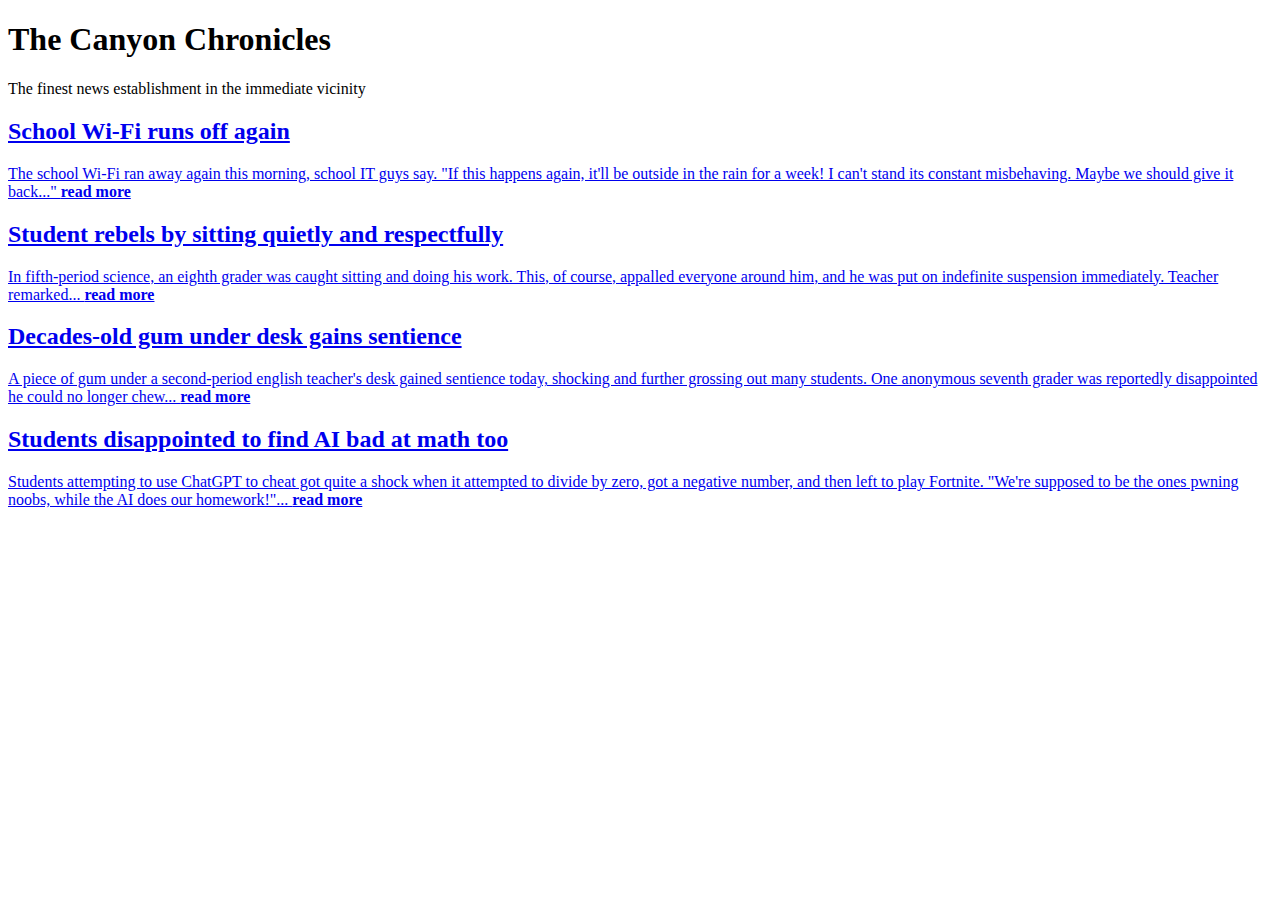
==== index.html @ 5c704537 "Update index.html with real articles" ====
<!DOCTYPE html>
<html lang="en">
<head>
    <meta charset="UTF-8">
    <meta name="viewport" content="width=device-width, initial-scale=1.0">
    <title>The Canyon Chronicles</title>
    <link rel="stylesheet" href="styles.css">
</head>
<body>
    <header>
        <h1>The Canyon Chronicles</h1>
        <p>The finest news establishment in the immediate vicinity</p>
    </header>
    <main class="tile-container">
        <a href="wifi-run-off.html" class="tile">
            <h2>School Wi-Fi runs off again</h2>
            <p>The school Wi-Fi ran away again this morning, school IT guys say. "If this happens again, it'll be outside in the rain for a week! I can't stand its constant misbehaving. Maybe we should give it back..." <b>read more</b></p>
        </a>
        <a href="quiet-rebellion.html" class="tile">
            <h2>Student rebels by sitting quietly and respectfully</h2>
            <p>In fifth-period science, an eighth grader was caught sitting and doing his work. This, of course, appalled everyone around him, and he was put on indefinite suspension immediately. Teacher remarked... <b>read more</b></p>
        </a>
        <a href="sentient-gum.html" class="tile">
            <h2>Decades-old gum under desk gains sentience</h2>
            <p>A piece of gum under a second-period english teacher's desk gained sentience today, shocking and further grossing out many students. One anonymous seventh grader was reportedly disappointed he could no longer chew... <b>read more</b></p>
        </a>
        <a href="bad-ai.html" class="tile">
            <h2>Students disappointed to find AI bad at math too</h2>
            <p>Students attempting to use ChatGPT to cheat got quite a shock when it attempted to divide by zero, got a negative number, and then left to play Fortnite. "We're supposed to be the ones pwning noobs, while the AI does our homework!"... <b>read more</b></p>
        </a>
    </main>
</body>
</html>
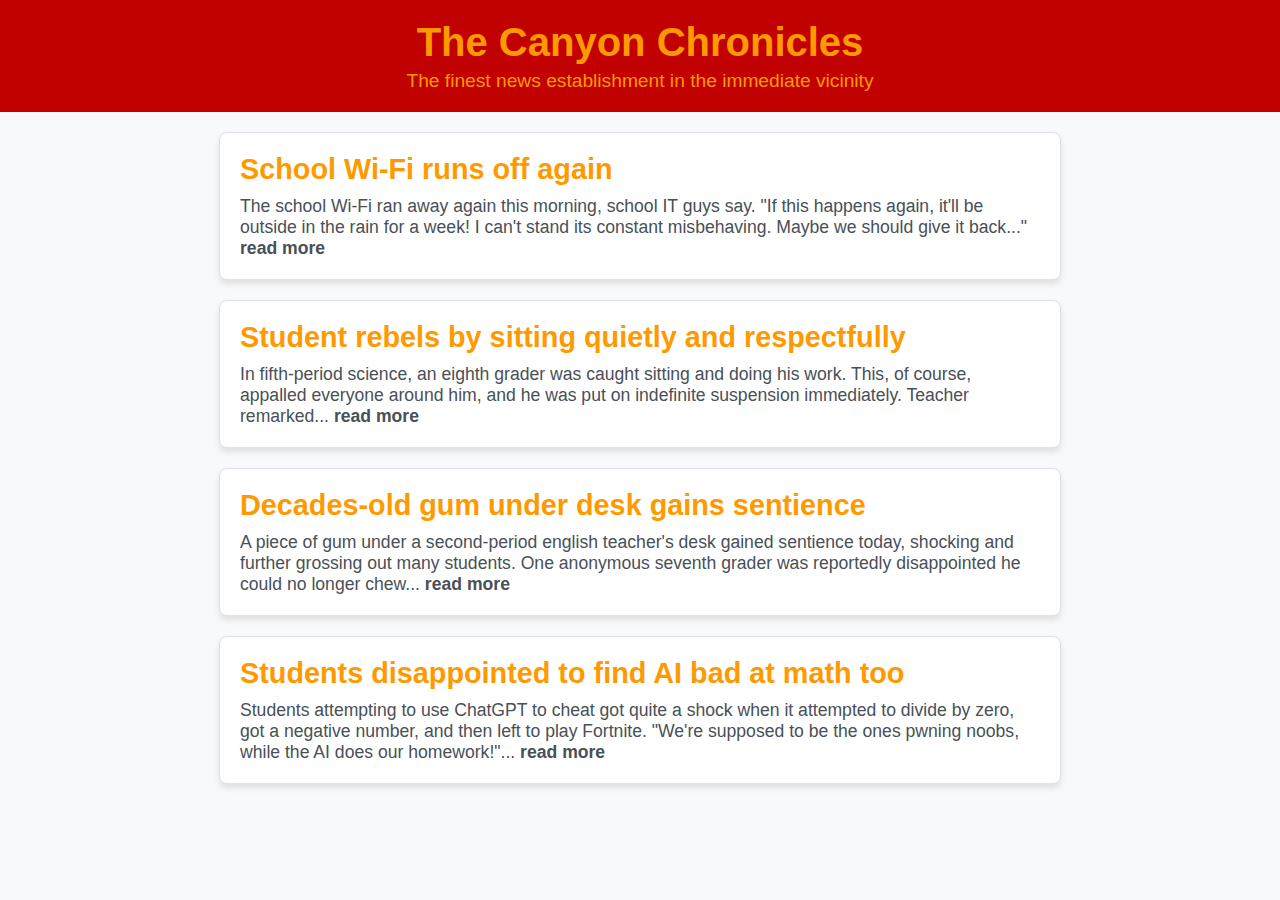
==== commit 4af5081f: "Update index.html with a favicon" ====
--- a/index.html
+++ b/index.html
@@ -3,6 +3,7 @@
 <head>
     <meta charset="UTF-8">
     <meta name="viewport" content="width=device-width, initial-scale=1.0">
+    <link rel="icon" href="CanyonChroniclesMKI.png">
     <title>The Canyon Chronicles</title>
     <link rel="stylesheet" href="styles.css">
 </head>
--- a/styles.css
+++ b/styles.css
@@ -0,0 +1,67 @@
+/* styles.css */
+body {
+    font-family: Arial, sans-serif;
+    margin: 0;
+    padding: 0;
+    background-color: #f8f9fa;
+    color: #212529;
+}
+
+header {
+    text-align: center;
+    background-color: #C10000;
+    color: #FF9900;
+    padding: 20px 10px;
+}
+
+header h1 {
+    margin: 0;
+    font-size: 2.5rem;
+}
+
+header p {
+    margin: 5px 0 0;
+    font-size: 1.2rem;
+}
+
+.tile-container {
+    display: flex;
+    flex-direction: column;
+    align-items: center;
+    gap: 20px;
+    padding: 20px;
+}
+
+.tile {
+    width: 90%; /* Set width to 90% of the screen */
+    max-width: 800px; /* Optional: Limit max width for larger screens */
+    text-decoration: none;
+    background-color: #ffffff;
+    border: 1px solid #dee2e6;
+    border-radius: 8px;
+    box-shadow: 0 4px 6px rgba(0, 0, 0, 0.1);
+    padding: 20px;
+    transition: transform 0.2s, box-shadow 0.2s;
+    color: inherit;
+}
+
+.tile:hover {
+    transform: translateY(-5px);
+    box-shadow: 0 6px 10px rgba(0, 0, 0, 0.15);
+}
+
+.tile h2 {
+    margin: 0 0 10px;
+    font-size: 1.8rem; /* Slightly larger for emphasis */
+    color: #FF9900;
+}
+
+.tile p {
+    margin: 0;
+    font-size: 1.1rem; /* Slightly larger for readability */
+    color: #495057;
+}
+
+.center-text {
+    text-align: center;
+}
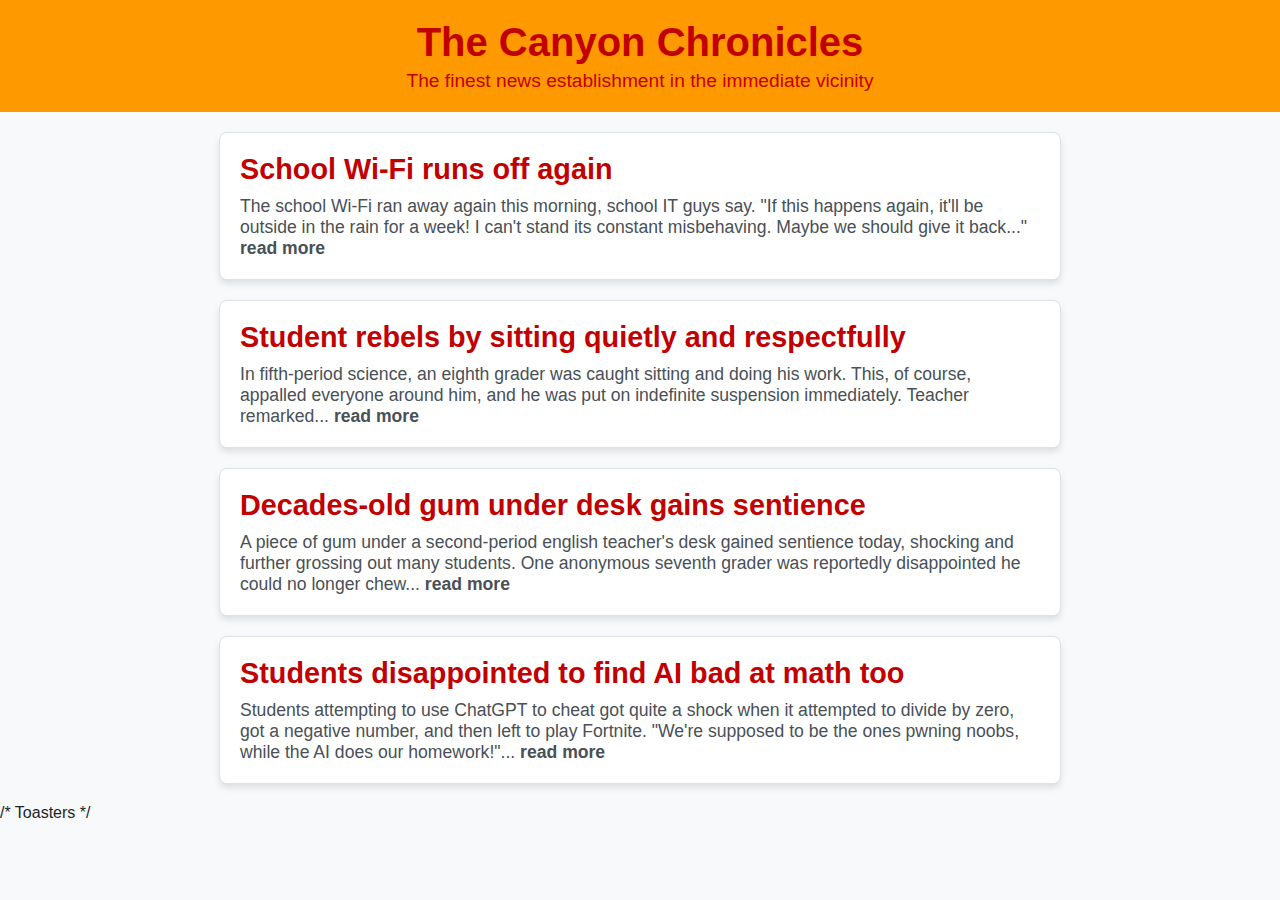
==== commit d35bd9cb: "Update index.html" ====
--- a/index.html
+++ b/index.html
@@ -32,3 +32,4 @@
     </main>
 </body>
 </html>
+/* Toasters */
--- a/styles.css
+++ b/styles.css
@@ -9,8 +9,8 @@
 
 header {
     text-align: center;
-    background-color: #C10000;
-    color: #FF9900;
+    background-color: #FF9900;
+    color: #C10000;
     padding: 20px 10px;
 }
 
@@ -53,7 +53,7 @@
 .tile h2 {
     margin: 0 0 10px;
     font-size: 1.8rem; /* Slightly larger for emphasis */
-    color: #FF9900;
+    color: #C10000;
 }
 
 .tile p {
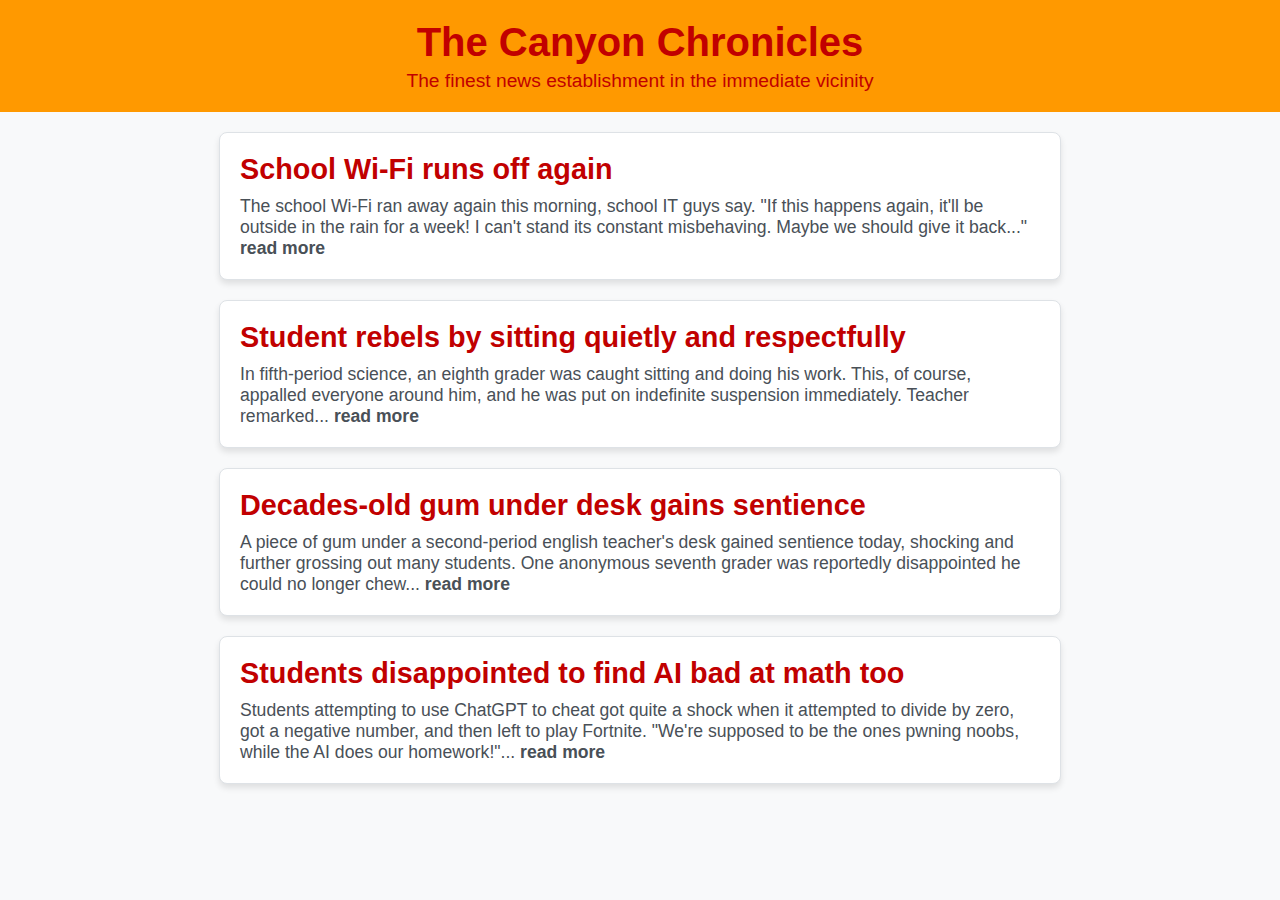
==== commit 3b0106bb: "Update index.html" ====
--- a/index.html
+++ b/index.html
@@ -32,4 +32,4 @@
     </main>
 </body>
 </html>
-/* Toasters */
+
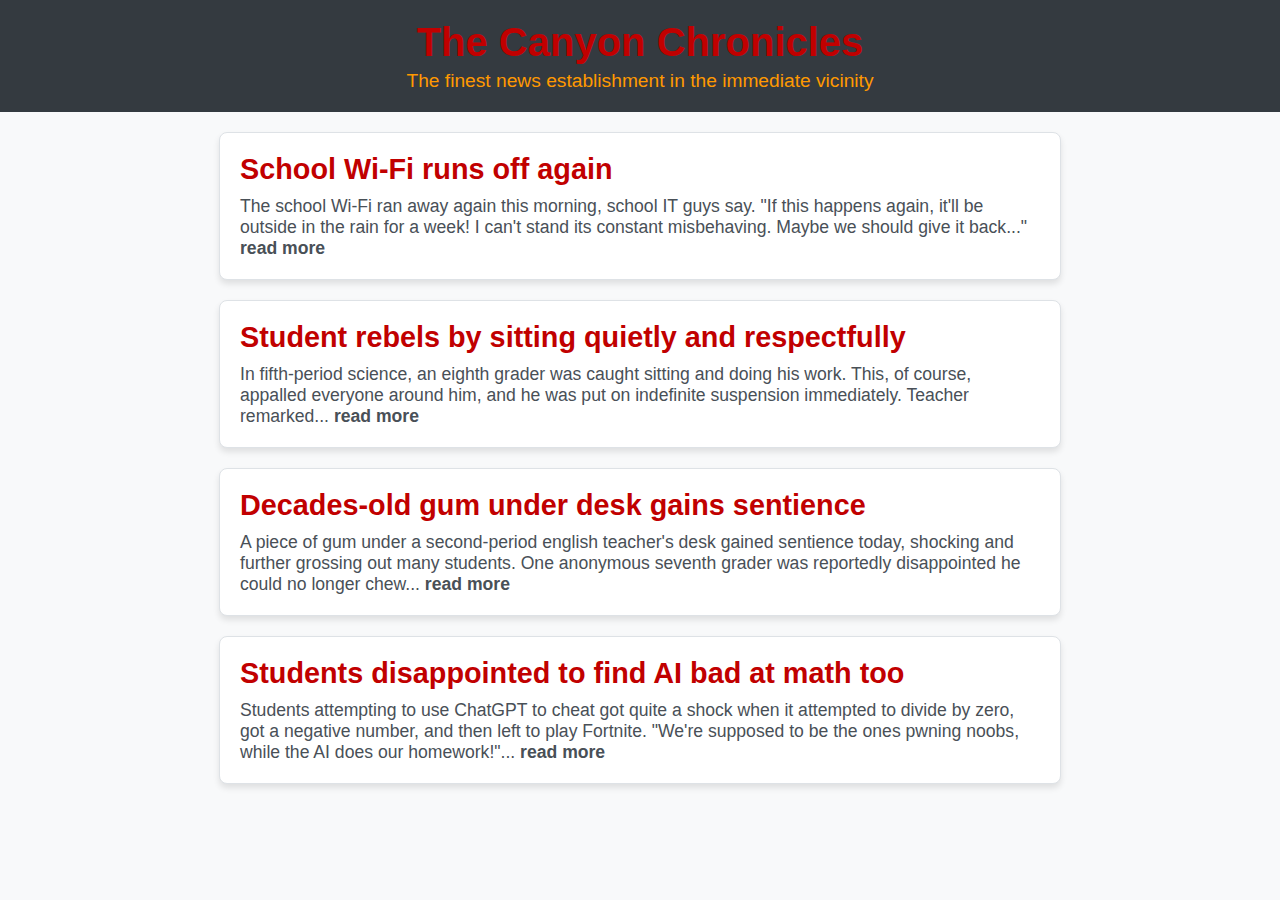
==== commit 7e48ba1c: "Update index.html" ====
--- a/index.html
+++ b/index.html
@@ -13,19 +13,19 @@
         <p>The finest news establishment in the immediate vicinity</p>
     </header>
     <main class="tile-container">
-        <a href="wifi-run-off.html" class="tile">
+        <a href="wifi-run-off" class="tile">
             <h2>School Wi-Fi runs off again</h2>
             <p>The school Wi-Fi ran away again this morning, school IT guys say. "If this happens again, it'll be outside in the rain for a week! I can't stand its constant misbehaving. Maybe we should give it back..." <b>read more</b></p>
         </a>
-        <a href="quiet-rebellion.html" class="tile">
+        <a href="quiet-rebellion" class="tile">
             <h2>Student rebels by sitting quietly and respectfully</h2>
             <p>In fifth-period science, an eighth grader was caught sitting and doing his work. This, of course, appalled everyone around him, and he was put on indefinite suspension immediately. Teacher remarked... <b>read more</b></p>
         </a>
-        <a href="sentient-gum.html" class="tile">
+        <a href="sentient-gum" class="tile">
             <h2>Decades-old gum under desk gains sentience</h2>
             <p>A piece of gum under a second-period english teacher's desk gained sentience today, shocking and further grossing out many students. One anonymous seventh grader was reportedly disappointed he could no longer chew... <b>read more</b></p>
         </a>
-        <a href="bad-ai.html" class="tile">
+        <a href="bad-ai" class="tile">
             <h2>Students disappointed to find AI bad at math too</h2>
             <p>Students attempting to use ChatGPT to cheat got quite a shock when it attempted to divide by zero, got a negative number, and then left to play Fortnite. "We're supposed to be the ones pwning noobs, while the AI does our homework!"... <b>read more</b></p>
         </a>
--- a/styles.css
+++ b/styles.css
@@ -9,7 +9,7 @@
 
 header {
     text-align: center;
-    background-color: #FF9900;
+    background-color: #343a40;
     color: #C10000;
     padding: 20px 10px;
 }
@@ -22,6 +22,7 @@
 header p {
     margin: 5px 0 0;
     font-size: 1.2rem;
+    color: #FF9900;
 }
 
 .tile-container {
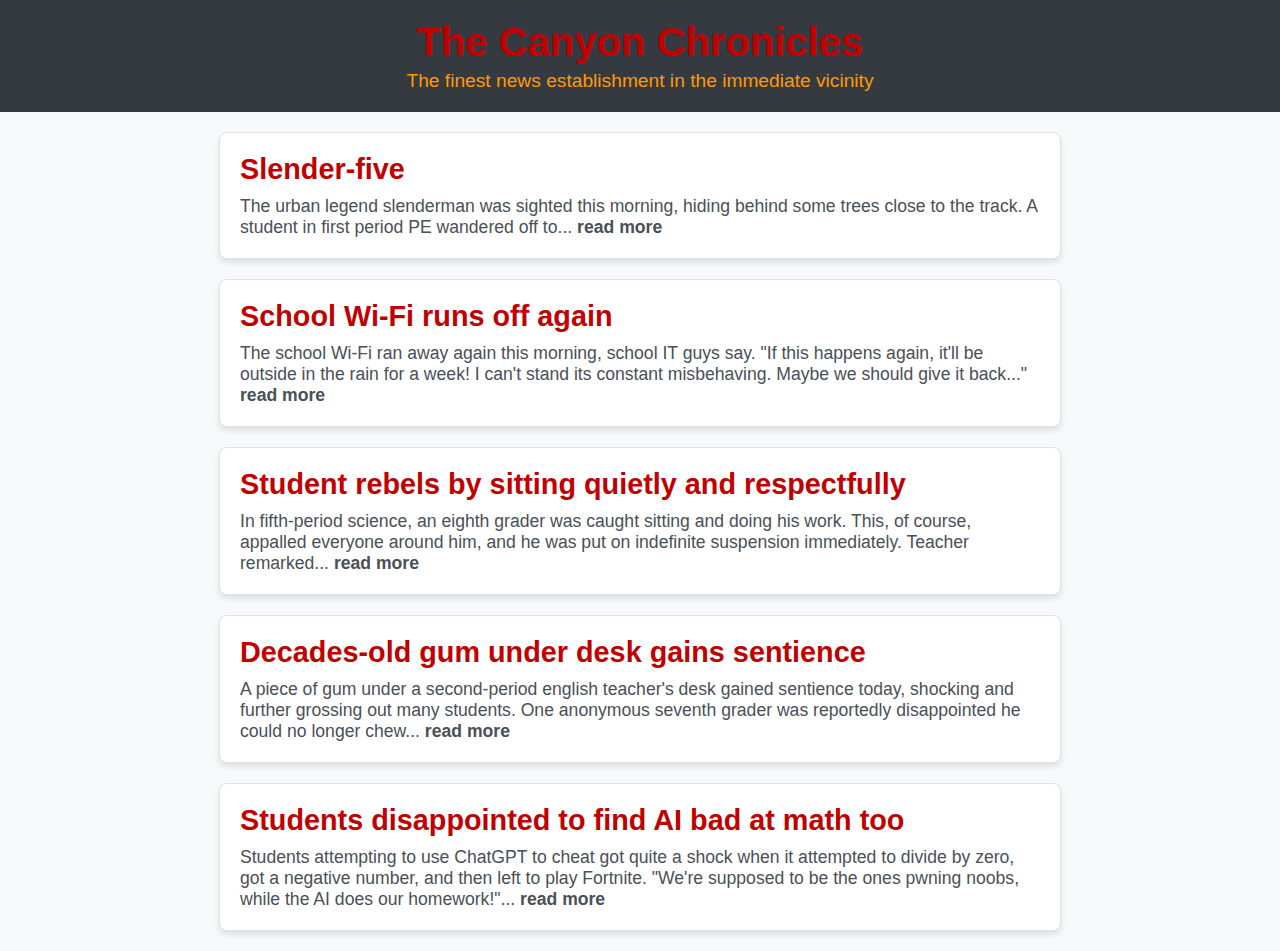
==== commit 9073a747: "Update index.html" ====
--- a/index.html
+++ b/index.html
@@ -13,6 +13,10 @@
         <p>The finest news establishment in the immediate vicinity</p>
     </header>
     <main class="tile-container">
+        <a href="slender-five" class="tile">
+            <h2>Slender-five</h2>
+            <p>The urban legend slenderman was sighted this morning, hiding behind some trees close to the track. A student in first period PE wandered off to... <b>read more</b></p>
+        </a>
         <a href="wifi-run-off" class="tile">
             <h2>School Wi-Fi runs off again</h2>
             <p>The school Wi-Fi ran away again this morning, school IT guys say. "If this happens again, it'll be outside in the rain for a week! I can't stand its constant misbehaving. Maybe we should give it back..." <b>read more</b></p>
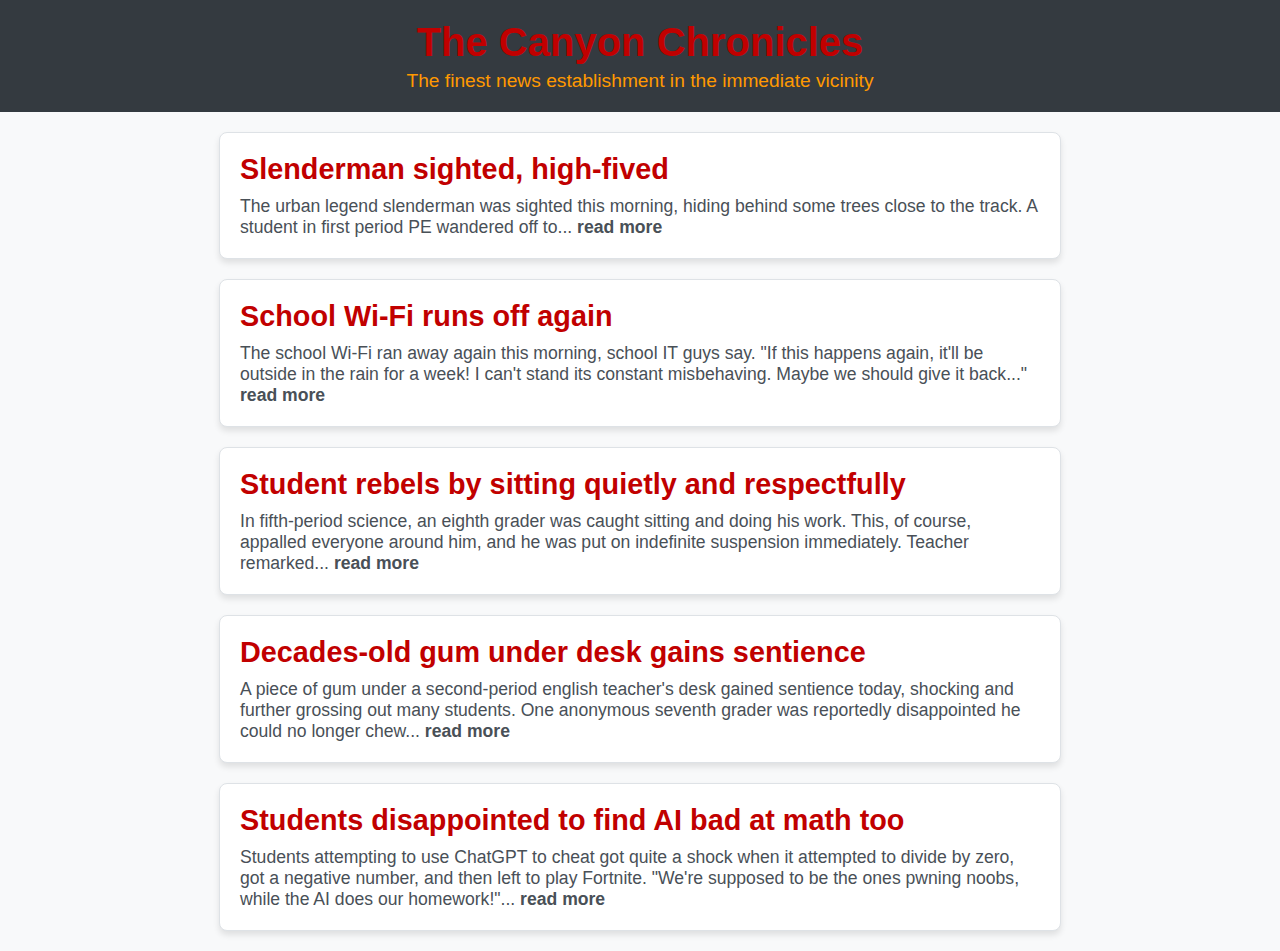
==== commit 787c41d0: "Update index.html" ====
--- a/index.html
+++ b/index.html
@@ -14,7 +14,7 @@
     </header>
     <main class="tile-container">
         <a href="slender-five" class="tile">
-            <h2>Slender-five</h2>
+            <h2>Slenderman sighted, high-fived</h2>
             <p>The urban legend slenderman was sighted this morning, hiding behind some trees close to the track. A student in first period PE wandered off to... <b>read more</b></p>
         </a>
         <a href="wifi-run-off" class="tile">
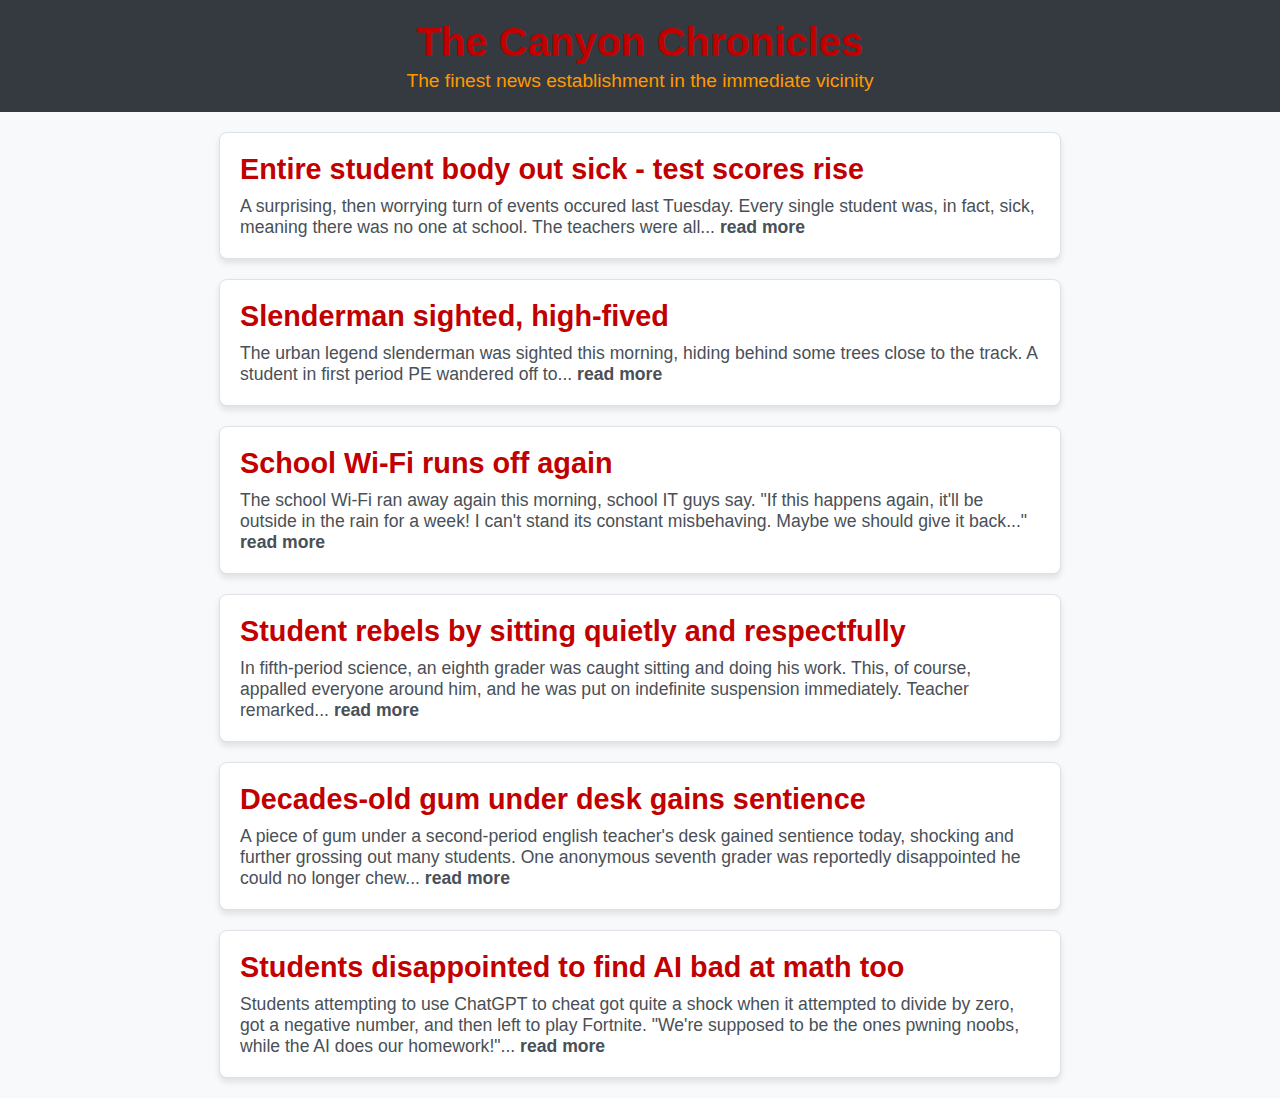
==== commit 8f184240: "Update index.html" ====
--- a/index.html
+++ b/index.html
@@ -13,6 +13,10 @@
         <p>The finest news establishment in the immediate vicinity</p>
     </header>
     <main class="tile-container">
+        <a href="sick-kids-high-scores" class="tile">
+            <h2>Entire student body out sick - test scores rise</h2>
+            <p>A surprising, then worrying turn of events occured last Tuesday. Every single student was, in fact, sick, meaning there was no one at school. The teachers were all... <b>read more</b></p>
+        </a>
         <a href="slender-five" class="tile">
             <h2>Slenderman sighted, high-fived</h2>
             <p>The urban legend slenderman was sighted this morning, hiding behind some trees close to the track. A student in first period PE wandered off to... <b>read more</b></p>
